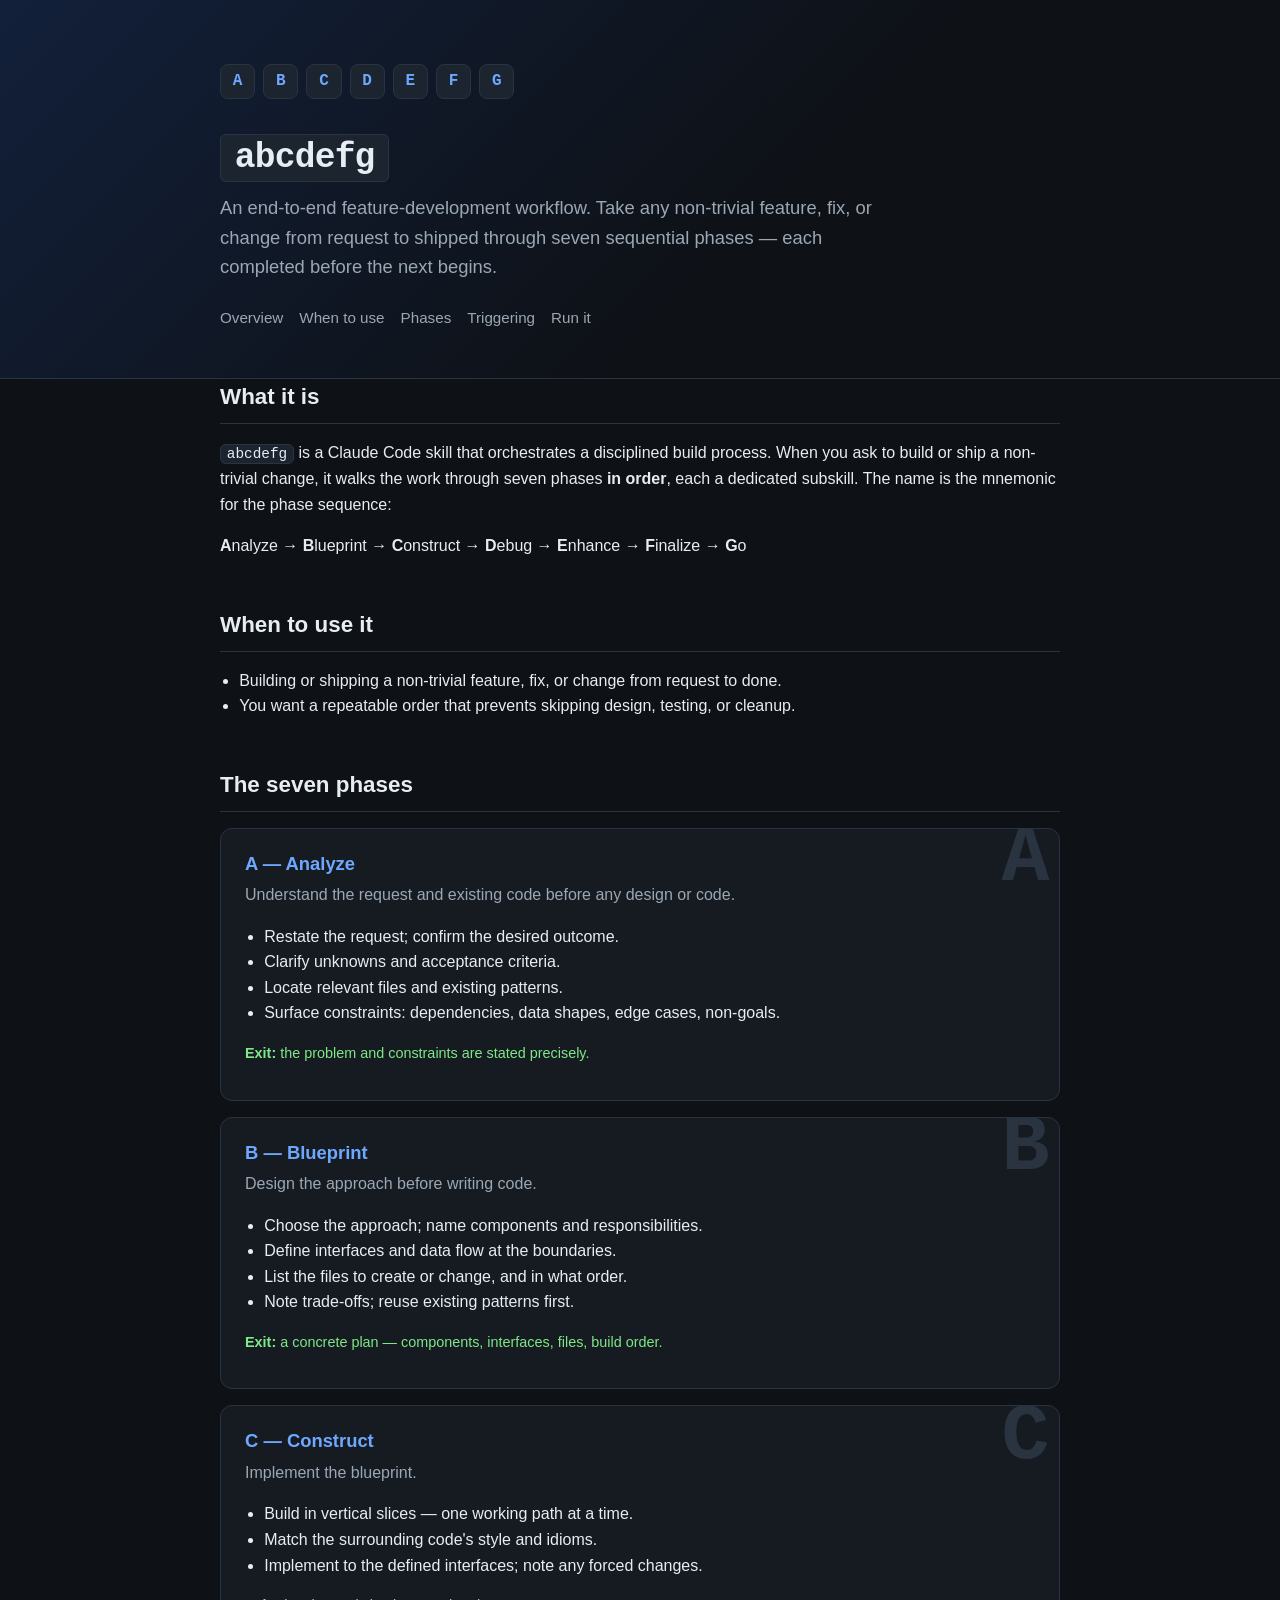
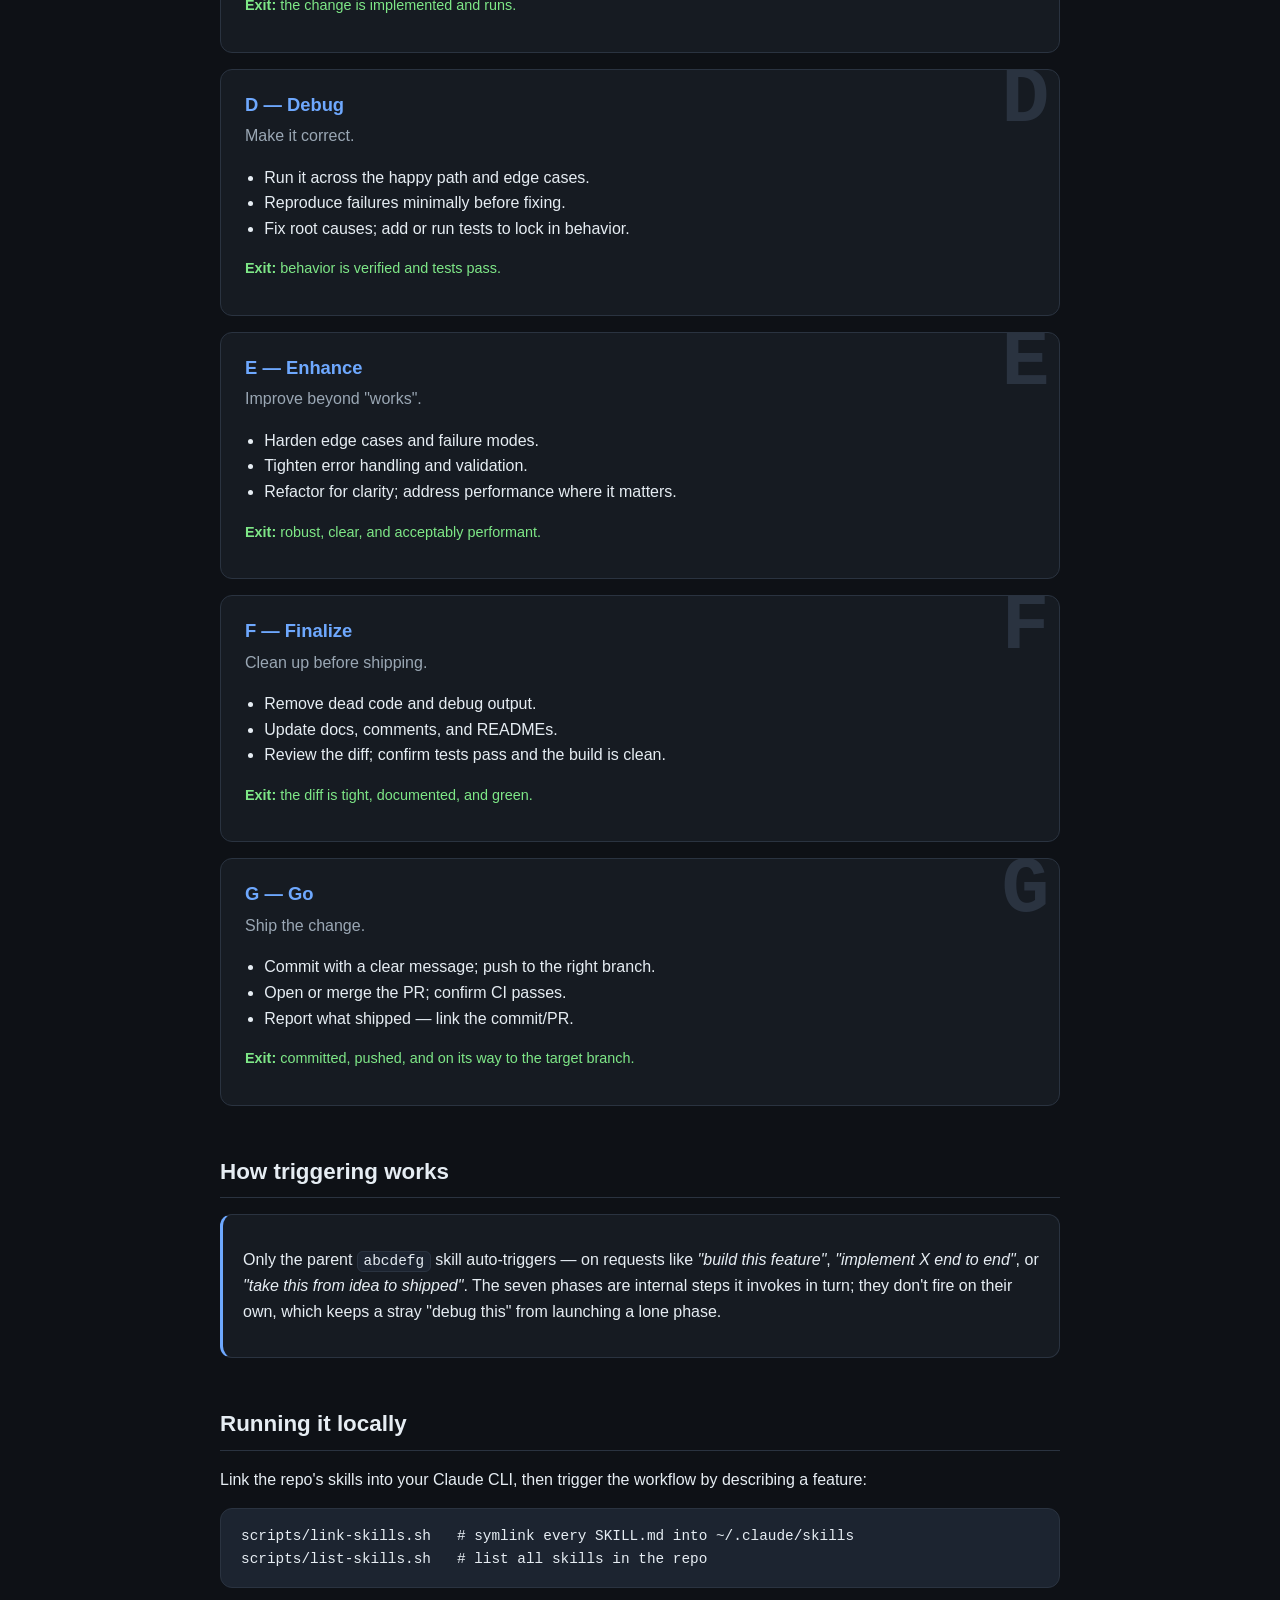
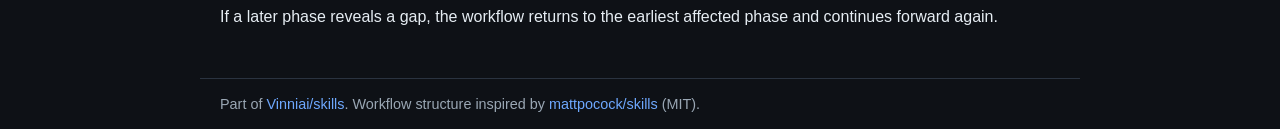
==== docs/abcdefg.html @ c9f71fd0 "Add HTML documentation page for the abcdefg workflow Self-contained docs/abcdefg.html documenting al" ====
<!DOCTYPE html>
<html lang="en">
<head>
  <meta charset="UTF-8" />
  <meta name="viewport" content="width=device-width, initial-scale=1.0" />
  <title>abcdefg — feature development workflow</title>
  <meta name="description" content="Documentation for the abcdefg skill: a sequential, seven-phase feature-development workflow (Analyze, Blueprint, Construct, Debug, Enhance, Finalize, Go)." />
  <style>
    :root {
      --bg: #0e1116;
      --surface: #161b22;
      --surface-2: #1c2430;
      --border: #2a3340;
      --text: #e6edf3;
      --muted: #9aa7b4;
      --accent: #6ea8fe;
      --accent-2: #7ee787;
      --max: 880px;
      --radius: 12px;
    }
    * { box-sizing: border-box; }
    html { scroll-behavior: smooth; }
    @media (prefers-reduced-motion: reduce) { html { scroll-behavior: auto; } }
    body {
      margin: 0;
      font-family: -apple-system, BlinkMacSystemFont, "Segoe UI", Roboto, Helvetica, Arial, sans-serif;
      background: var(--bg);
      color: var(--text);
      line-height: 1.6;
    }
    a { color: var(--accent); text-decoration: none; }
    a:hover { text-decoration: underline; }
    code {
      font-family: ui-monospace, SFMono-Regular, "SF Mono", Menlo, Consolas, monospace;
      background: var(--surface-2);
      border: 1px solid var(--border);
      border-radius: 6px;
      padding: 0.1em 0.4em;
      font-size: 0.9em;
    }
    .wrap { max-width: var(--max); margin: 0 auto; padding: 0 1.25rem; }

    header.hero {
      background: linear-gradient(135deg, #12203a 0%, #0e1116 60%);
      border-bottom: 1px solid var(--border);
      padding: 4rem 0 3rem;
    }
    .seq {
      display: flex;
      flex-wrap: wrap;
      gap: 0.5rem;
      margin-bottom: 1.5rem;
    }
    .seq span {
      width: 2.2rem; height: 2.2rem;
      display: grid; place-items: center;
      border-radius: 8px;
      background: var(--surface-2);
      border: 1px solid var(--border);
      font-weight: 700;
      color: var(--accent);
      font-family: ui-monospace, monospace;
    }
    h1 { font-size: 2.4rem; margin: 0 0 0.5rem; letter-spacing: -0.02em; }
    .tagline { color: var(--muted); font-size: 1.15rem; margin: 0; max-width: 42rem; }
    .navlinks { display: flex; flex-wrap: wrap; gap: 1rem; margin-top: 1.5rem; font-size: 0.95rem; }
    .navlinks a { color: var(--muted); }
    .navlinks a:hover { color: var(--accent); }

    main { padding: 3rem 0; }
    section { margin-bottom: 3rem; }
    h2 {
      font-size: 1.4rem;
      margin: 0 0 1rem;
      padding-bottom: 0.5rem;
      border-bottom: 1px solid var(--border);
    }
    ul { padding-left: 1.2rem; }

    .phases { display: grid; gap: 1rem; }
    .phase {
      background: var(--surface);
      border: 1px solid var(--border);
      border-radius: var(--radius);
      padding: 1.25rem 1.5rem;
      position: relative;
      overflow: hidden;
    }
    .phase::before {
      content: attr(data-letter);
      position: absolute;
      top: -0.6rem; right: 0.6rem;
      font-size: 5rem;
      font-weight: 800;
      color: var(--border);
      font-family: ui-monospace, monospace;
      line-height: 1;
      pointer-events: none;
    }
    .phase h3 { margin: 0 0 0.25rem; font-size: 1.15rem; }
    .phase h3 .name { color: var(--accent); }
    .phase .lead { color: var(--muted); margin: 0 0 0.75rem; }
    .phase .exit {
      margin-top: 0.75rem;
      font-size: 0.9rem;
      color: var(--accent-2);
    }
    .phase .exit strong { color: var(--accent-2); }

    .callout {
      background: var(--surface);
      border: 1px solid var(--border);
      border-left: 3px solid var(--accent);
      border-radius: var(--radius);
      padding: 1rem 1.25rem;
    }
    pre {
      background: var(--surface-2);
      border: 1px solid var(--border);
      border-radius: var(--radius);
      padding: 1rem 1.25rem;
      overflow-x: auto;
    }
    pre code { background: none; border: none; padding: 0; }

    footer {
      border-top: 1px solid var(--border);
      padding: 2rem 0;
      color: var(--muted);
      font-size: 0.9rem;
    }
    @media (max-width: 600px) {
      h1 { font-size: 1.9rem; }
      header.hero { padding: 2.5rem 0 2rem; }
    }
  </style>
</head>
<body>
  <header class="hero">
    <div class="wrap">
      <div class="seq" aria-hidden="true">
        <span>A</span><span>B</span><span>C</span><span>D</span><span>E</span><span>F</span><span>G</span>
      </div>
      <h1><code>abcdefg</code></h1>
      <p class="tagline">An end-to-end feature-development workflow. Take any non-trivial feature, fix, or change from request to shipped through seven sequential phases — each completed before the next begins.</p>
      <nav class="navlinks" aria-label="Page sections">
        <a href="#overview">Overview</a>
        <a href="#when">When to use</a>
        <a href="#phases">Phases</a>
        <a href="#triggering">Triggering</a>
        <a href="#run">Run it</a>
      </nav>
    </div>
  </header>

  <main class="wrap">
    <section id="overview">
      <h2>What it is</h2>
      <p><code>abcdefg</code> is a Claude Code skill that orchestrates a disciplined build process. When you ask to build or ship a non-trivial change, it walks the work through seven phases <strong>in order</strong>, each a dedicated subskill. The name is the mnemonic for the phase sequence:</p>
      <p><strong>A</strong>nalyze → <strong>B</strong>lueprint → <strong>C</strong>onstruct → <strong>D</strong>ebug → <strong>E</strong>nhance → <strong>F</strong>inalize → <strong>G</strong>o</p>
    </section>

    <section id="when">
      <h2>When to use it</h2>
      <ul>
        <li>Building or shipping a non-trivial feature, fix, or change from request to done.</li>
        <li>You want a repeatable order that prevents skipping design, testing, or cleanup.</li>
      </ul>
    </section>

    <section id="phases">
      <h2>The seven phases</h2>
      <div class="phases">
        <article class="phase" data-letter="A">
          <h3><span class="name">A — Analyze</span></h3>
          <p class="lead">Understand the request and existing code before any design or code.</p>
          <ul>
            <li>Restate the request; confirm the desired outcome.</li>
            <li>Clarify unknowns and acceptance criteria.</li>
            <li>Locate relevant files and existing patterns.</li>
            <li>Surface constraints: dependencies, data shapes, edge cases, non-goals.</li>
          </ul>
          <p class="exit"><strong>Exit:</strong> the problem and constraints are stated precisely.</p>
        </article>

        <article class="phase" data-letter="B">
          <h3><span class="name">B — Blueprint</span></h3>
          <p class="lead">Design the approach before writing code.</p>
          <ul>
            <li>Choose the approach; name components and responsibilities.</li>
            <li>Define interfaces and data flow at the boundaries.</li>
            <li>List the files to create or change, and in what order.</li>
            <li>Note trade-offs; reuse existing patterns first.</li>
          </ul>
          <p class="exit"><strong>Exit:</strong> a concrete plan — components, interfaces, files, build order.</p>
        </article>

        <article class="phase" data-letter="C">
          <h3><span class="name">C — Construct</span></h3>
          <p class="lead">Implement the blueprint.</p>
          <ul>
            <li>Build in vertical slices — one working path at a time.</li>
            <li>Match the surrounding code's style and idioms.</li>
            <li>Implement to the defined interfaces; note any forced changes.</li>
          </ul>
          <p class="exit"><strong>Exit:</strong> the change is implemented and runs.</p>
        </article>

        <article class="phase" data-letter="D">
          <h3><span class="name">D — Debug</span></h3>
          <p class="lead">Make it correct.</p>
          <ul>
            <li>Run it across the happy path and edge cases.</li>
            <li>Reproduce failures minimally before fixing.</li>
            <li>Fix root causes; add or run tests to lock in behavior.</li>
          </ul>
          <p class="exit"><strong>Exit:</strong> behavior is verified and tests pass.</p>
        </article>

        <article class="phase" data-letter="E">
          <h3><span class="name">E — Enhance</span></h3>
          <p class="lead">Improve beyond "works".</p>
          <ul>
            <li>Harden edge cases and failure modes.</li>
            <li>Tighten error handling and validation.</li>
            <li>Refactor for clarity; address performance where it matters.</li>
          </ul>
          <p class="exit"><strong>Exit:</strong> robust, clear, and acceptably performant.</p>
        </article>

        <article class="phase" data-letter="F">
          <h3><span class="name">F — Finalize</span></h3>
          <p class="lead">Clean up before shipping.</p>
          <ul>
            <li>Remove dead code and debug output.</li>
            <li>Update docs, comments, and READMEs.</li>
            <li>Review the diff; confirm tests pass and the build is clean.</li>
          </ul>
          <p class="exit"><strong>Exit:</strong> the diff is tight, documented, and green.</p>
        </article>

        <article class="phase" data-letter="G">
          <h3><span class="name">G — Go</span></h3>
          <p class="lead">Ship the change.</p>
          <ul>
            <li>Commit with a clear message; push to the right branch.</li>
            <li>Open or merge the PR; confirm CI passes.</li>
            <li>Report what shipped — link the commit/PR.</li>
          </ul>
          <p class="exit"><strong>Exit:</strong> committed, pushed, and on its way to the target branch.</p>
        </article>
      </div>
    </section>

    <section id="triggering">
      <h2>How triggering works</h2>
      <div class="callout">
        <p>Only the parent <code>abcdefg</code> skill auto-triggers — on requests like <em>"build this feature"</em>, <em>"implement X end to end"</em>, or <em>"take this from idea to shipped"</em>. The seven phases are internal steps it invokes in turn; they don't fire on their own, which keeps a stray "debug this" from launching a lone phase.</p>
      </div>
    </section>

    <section id="run">
      <h2>Running it locally</h2>
      <p>Link the repo's skills into your Claude CLI, then trigger the workflow by describing a feature:</p>
      <pre><code>scripts/link-skills.sh   # symlink every SKILL.md into ~/.claude/skills
scripts/list-skills.sh   # list all skills in the repo</code></pre>
      <p>If a later phase reveals a gap, the workflow returns to the earliest affected phase and continues forward again.</p>
    </section>
  </main>

  <footer class="wrap">
    <p>Part of <a href="https://github.com/Vinniai/skills">Vinniai/skills</a>. Workflow structure inspired by <a href="https://github.com/mattpocock/skills">mattpocock/skills</a> (MIT).</p>
  </footer>
</body>
</html>
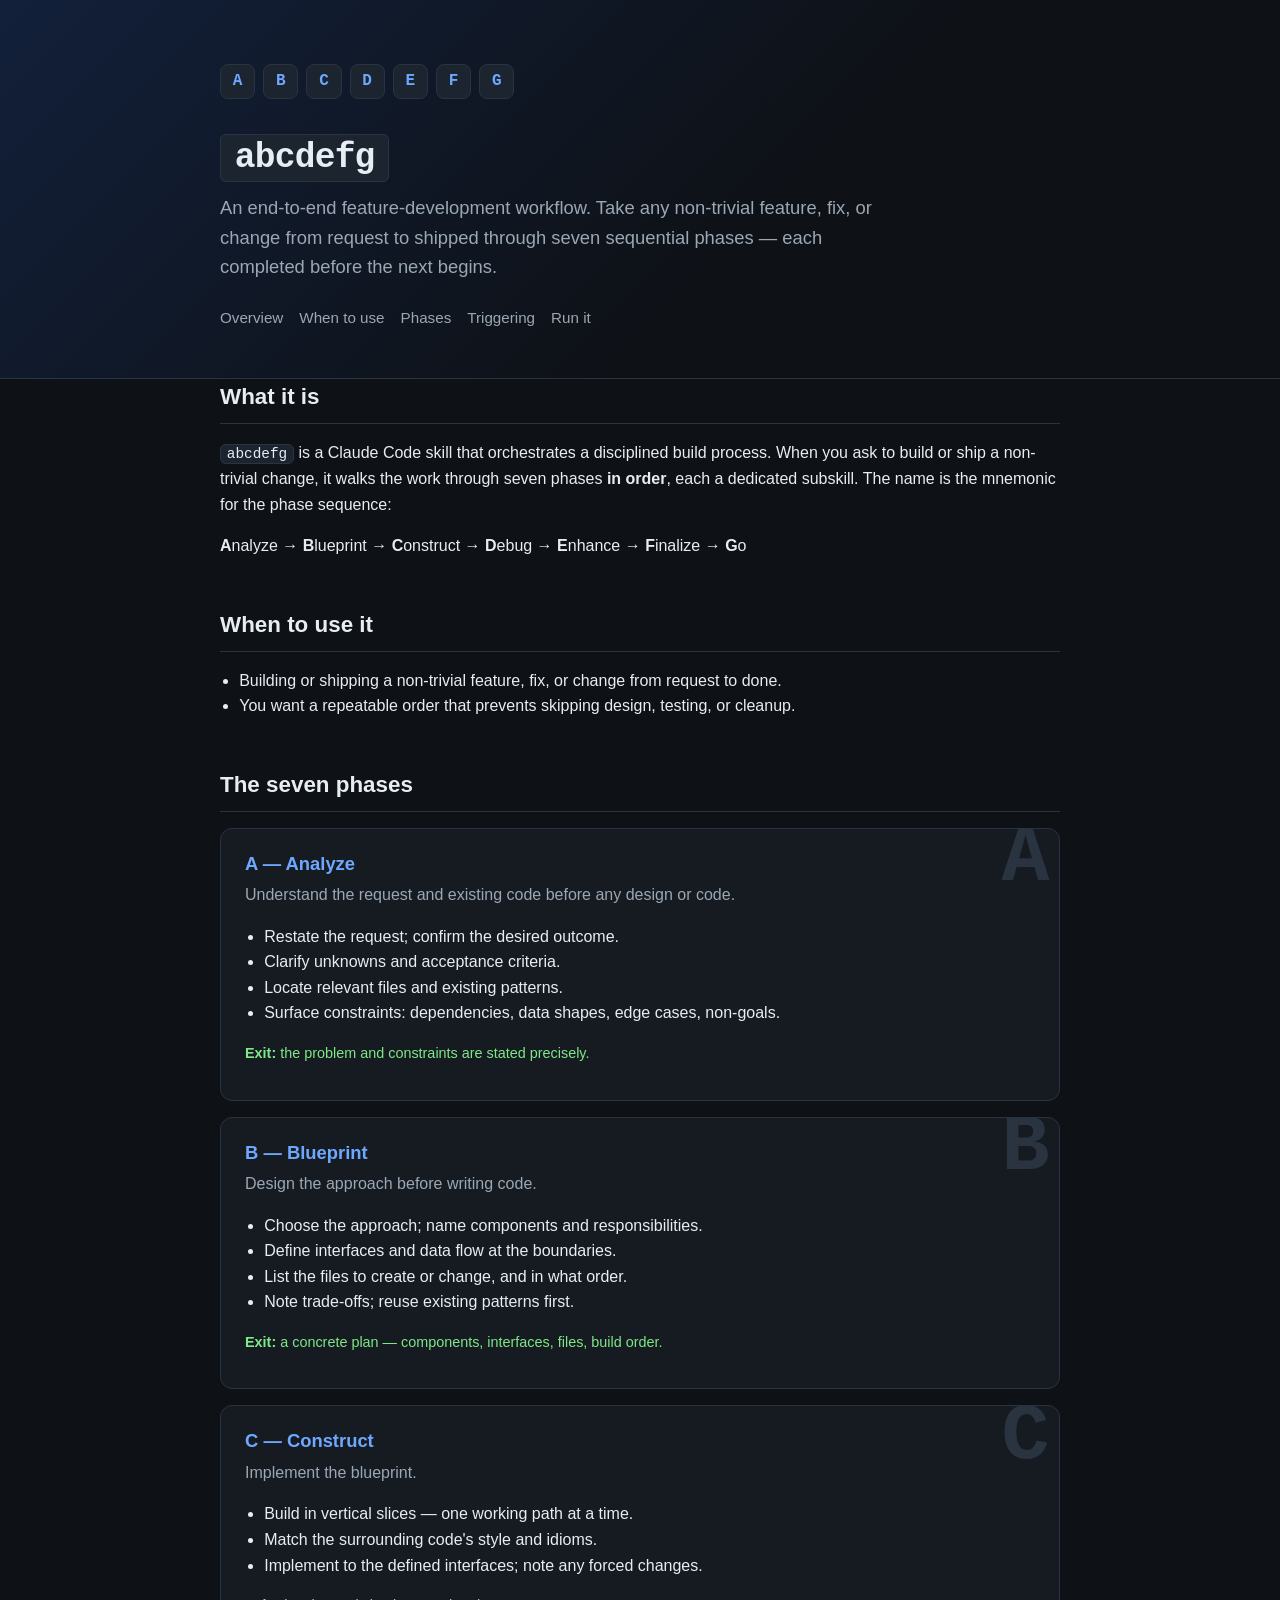
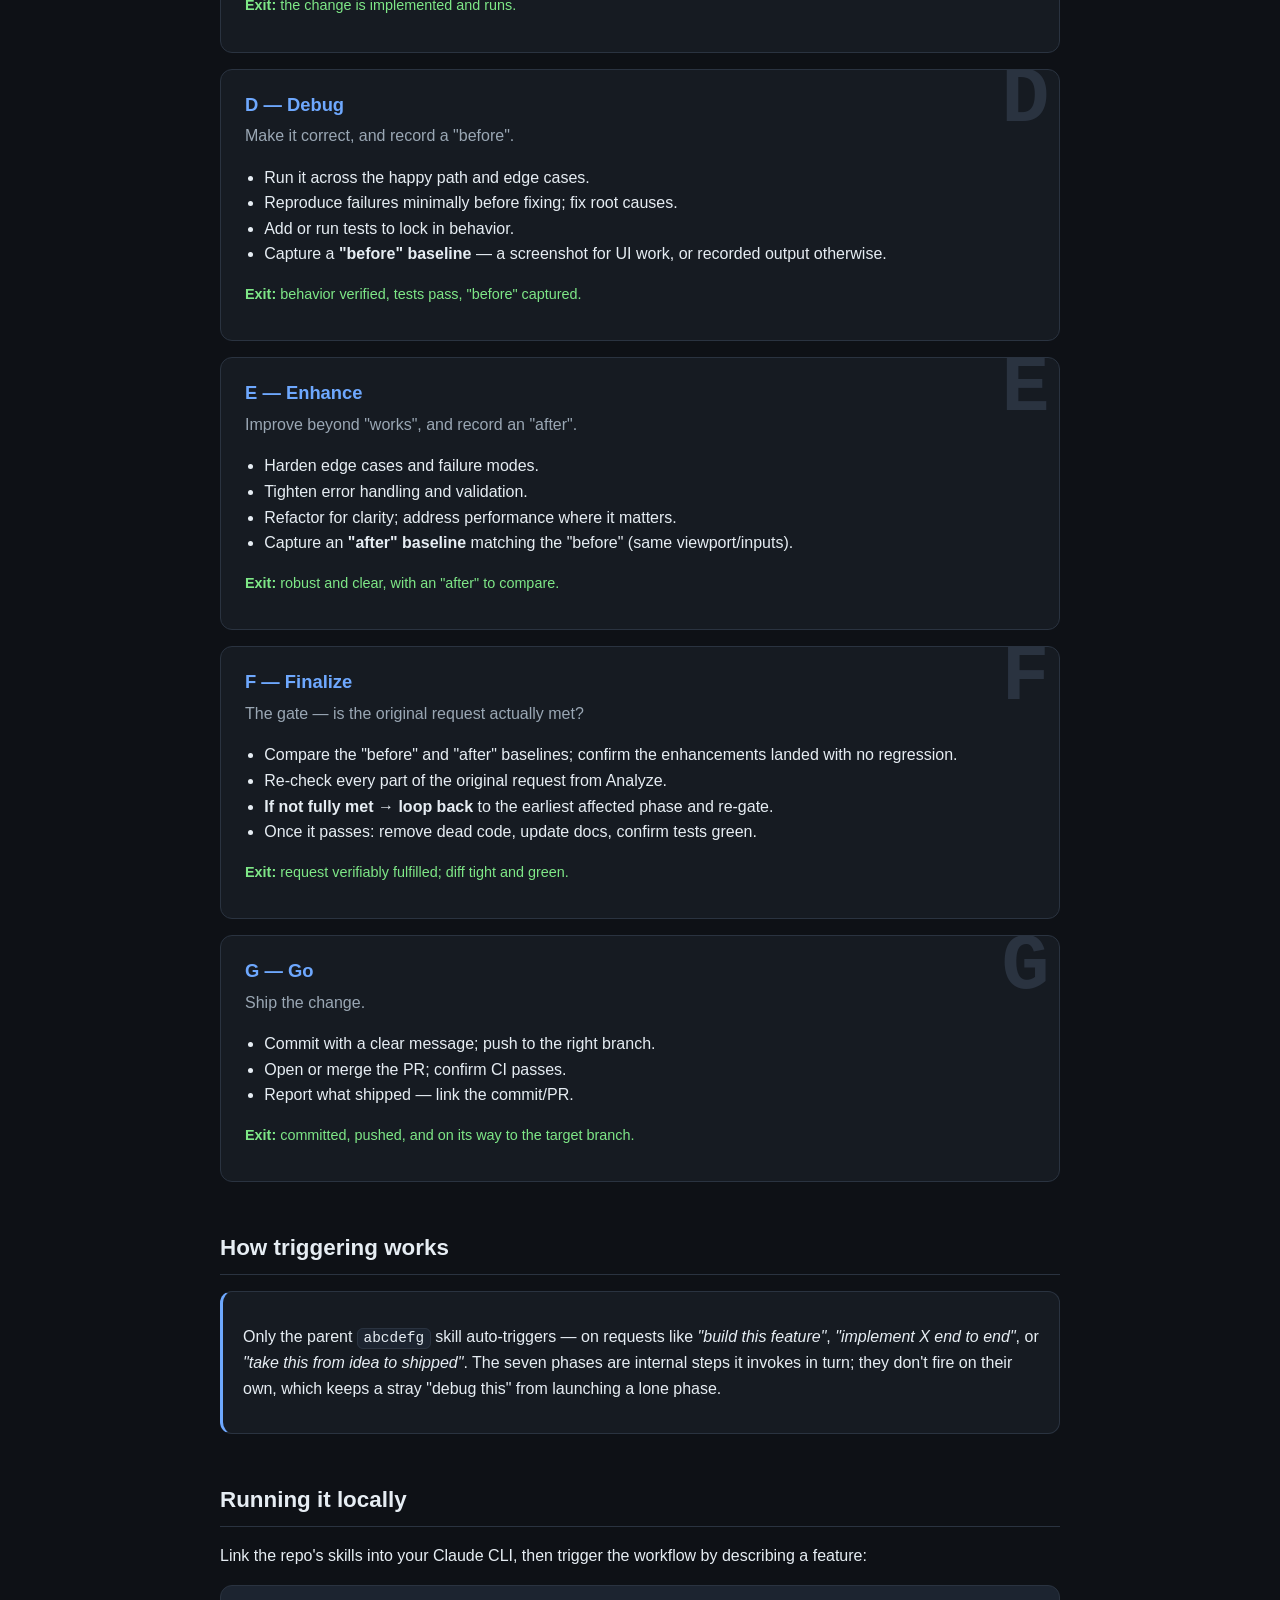
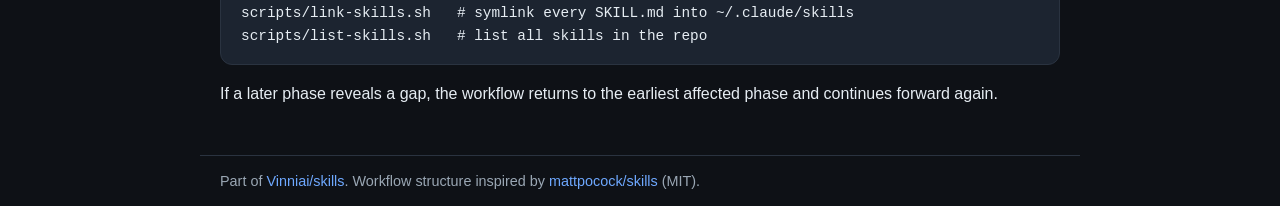
==== commit 6a64ef3b: "Make Finalize a verification gate with before/after baselines - D (Debug): capture a 'before' baseli" ====
--- a/docs/abcdefg.html
+++ b/docs/abcdefg.html
@@ -208,35 +208,38 @@
 
         <article class="phase" data-letter="D">
           <h3><span class="name">D — Debug</span></h3>
-          <p class="lead">Make it correct.</p>
+          <p class="lead">Make it correct, and record a "before".</p>
           <ul>
             <li>Run it across the happy path and edge cases.</li>
-            <li>Reproduce failures minimally before fixing.</li>
-            <li>Fix root causes; add or run tests to lock in behavior.</li>
-          </ul>
-          <p class="exit"><strong>Exit:</strong> behavior is verified and tests pass.</p>
+            <li>Reproduce failures minimally before fixing; fix root causes.</li>
+            <li>Add or run tests to lock in behavior.</li>
+            <li>Capture a <strong>"before" baseline</strong> — a screenshot for UI work, or recorded output otherwise.</li>
+          </ul>
+          <p class="exit"><strong>Exit:</strong> behavior verified, tests pass, "before" captured.</p>
         </article>
 
         <article class="phase" data-letter="E">
           <h3><span class="name">E — Enhance</span></h3>
-          <p class="lead">Improve beyond "works".</p>
+          <p class="lead">Improve beyond "works", and record an "after".</p>
           <ul>
             <li>Harden edge cases and failure modes.</li>
             <li>Tighten error handling and validation.</li>
             <li>Refactor for clarity; address performance where it matters.</li>
-          </ul>
-          <p class="exit"><strong>Exit:</strong> robust, clear, and acceptably performant.</p>
+            <li>Capture an <strong>"after" baseline</strong> matching the "before" (same viewport/inputs).</li>
+          </ul>
+          <p class="exit"><strong>Exit:</strong> robust and clear, with an "after" to compare.</p>
         </article>
 
         <article class="phase" data-letter="F">
           <h3><span class="name">F — Finalize</span></h3>
-          <p class="lead">Clean up before shipping.</p>
-          <ul>
-            <li>Remove dead code and debug output.</li>
-            <li>Update docs, comments, and READMEs.</li>
-            <li>Review the diff; confirm tests pass and the build is clean.</li>
-          </ul>
-          <p class="exit"><strong>Exit:</strong> the diff is tight, documented, and green.</p>
+          <p class="lead">The gate — is the original request actually met?</p>
+          <ul>
+            <li>Compare the "before" and "after" baselines; confirm the enhancements landed with no regression.</li>
+            <li>Re-check every part of the original request from Analyze.</li>
+            <li><strong>If not fully met → loop back</strong> to the earliest affected phase and re-gate.</li>
+            <li>Once it passes: remove dead code, update docs, confirm tests green.</li>
+          </ul>
+          <p class="exit"><strong>Exit:</strong> request verifiably fulfilled; diff tight and green.</p>
         </article>
 
         <article class="phase" data-letter="G">
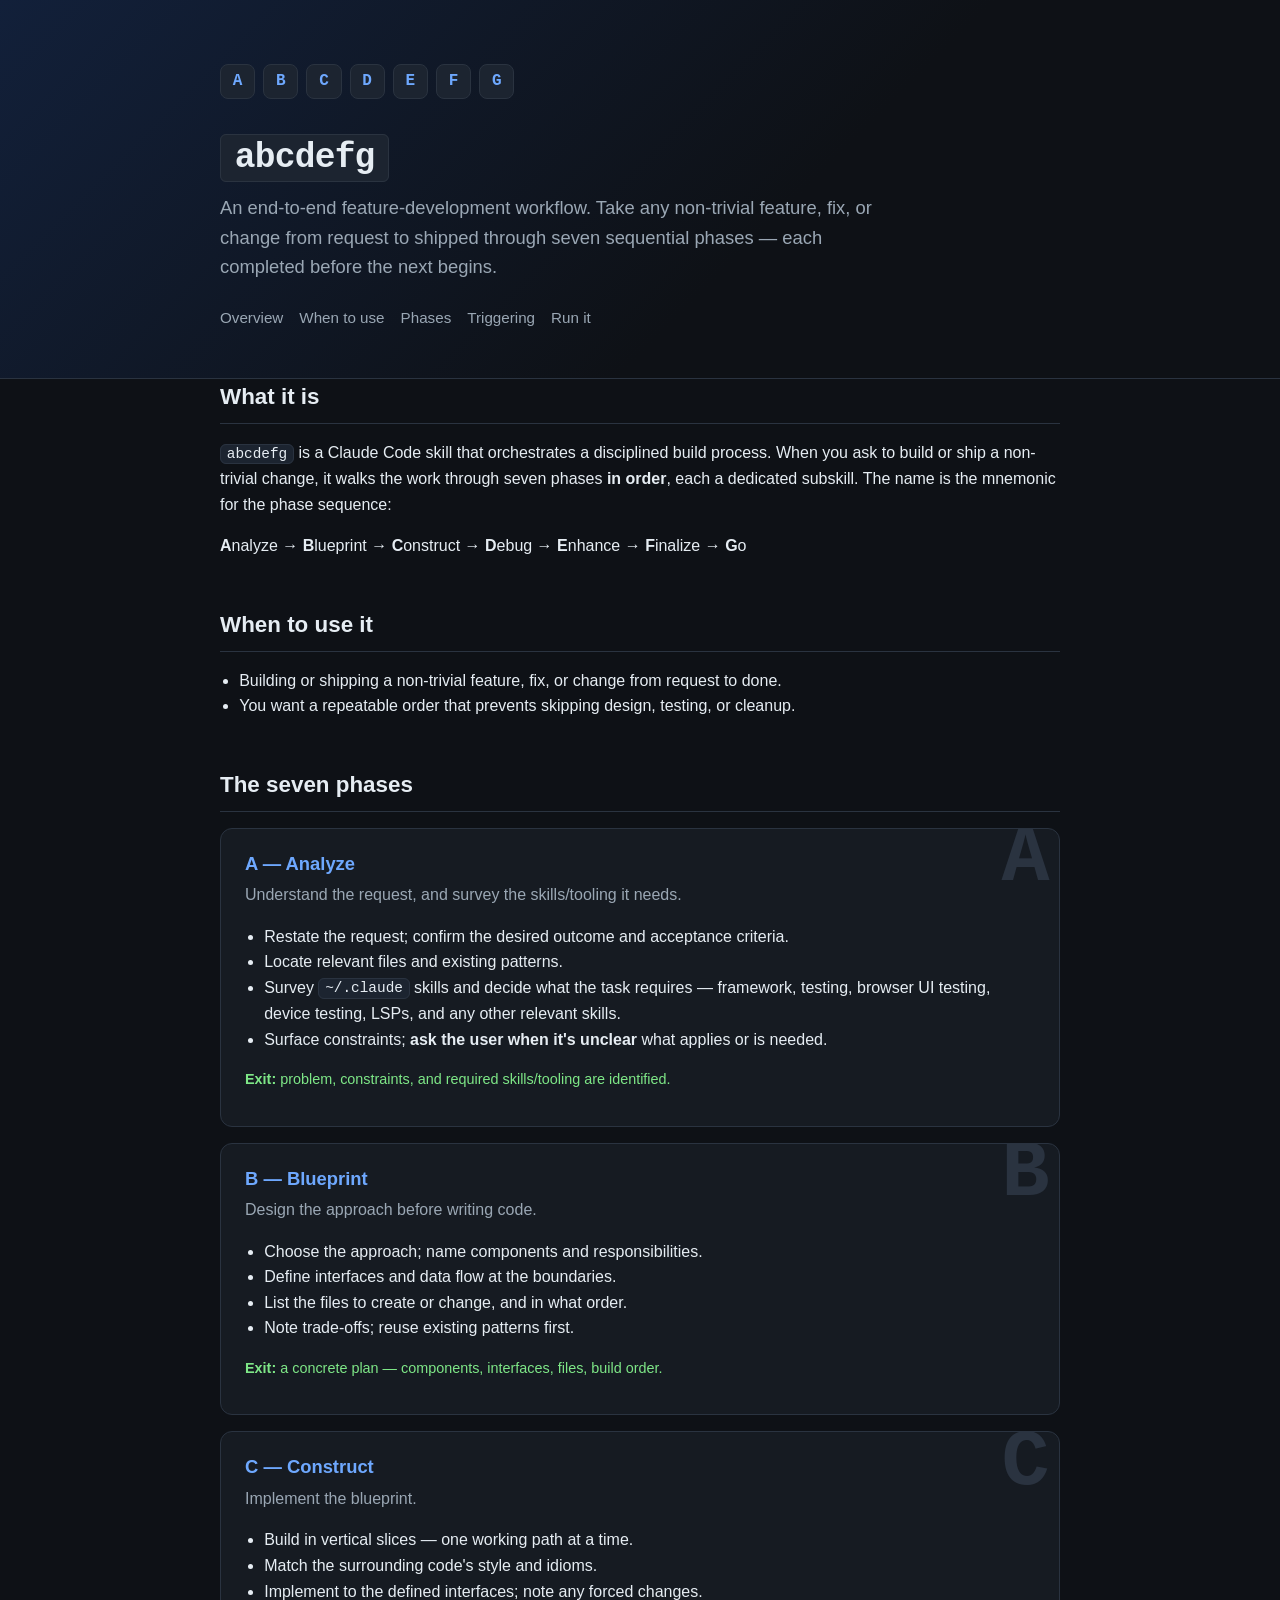
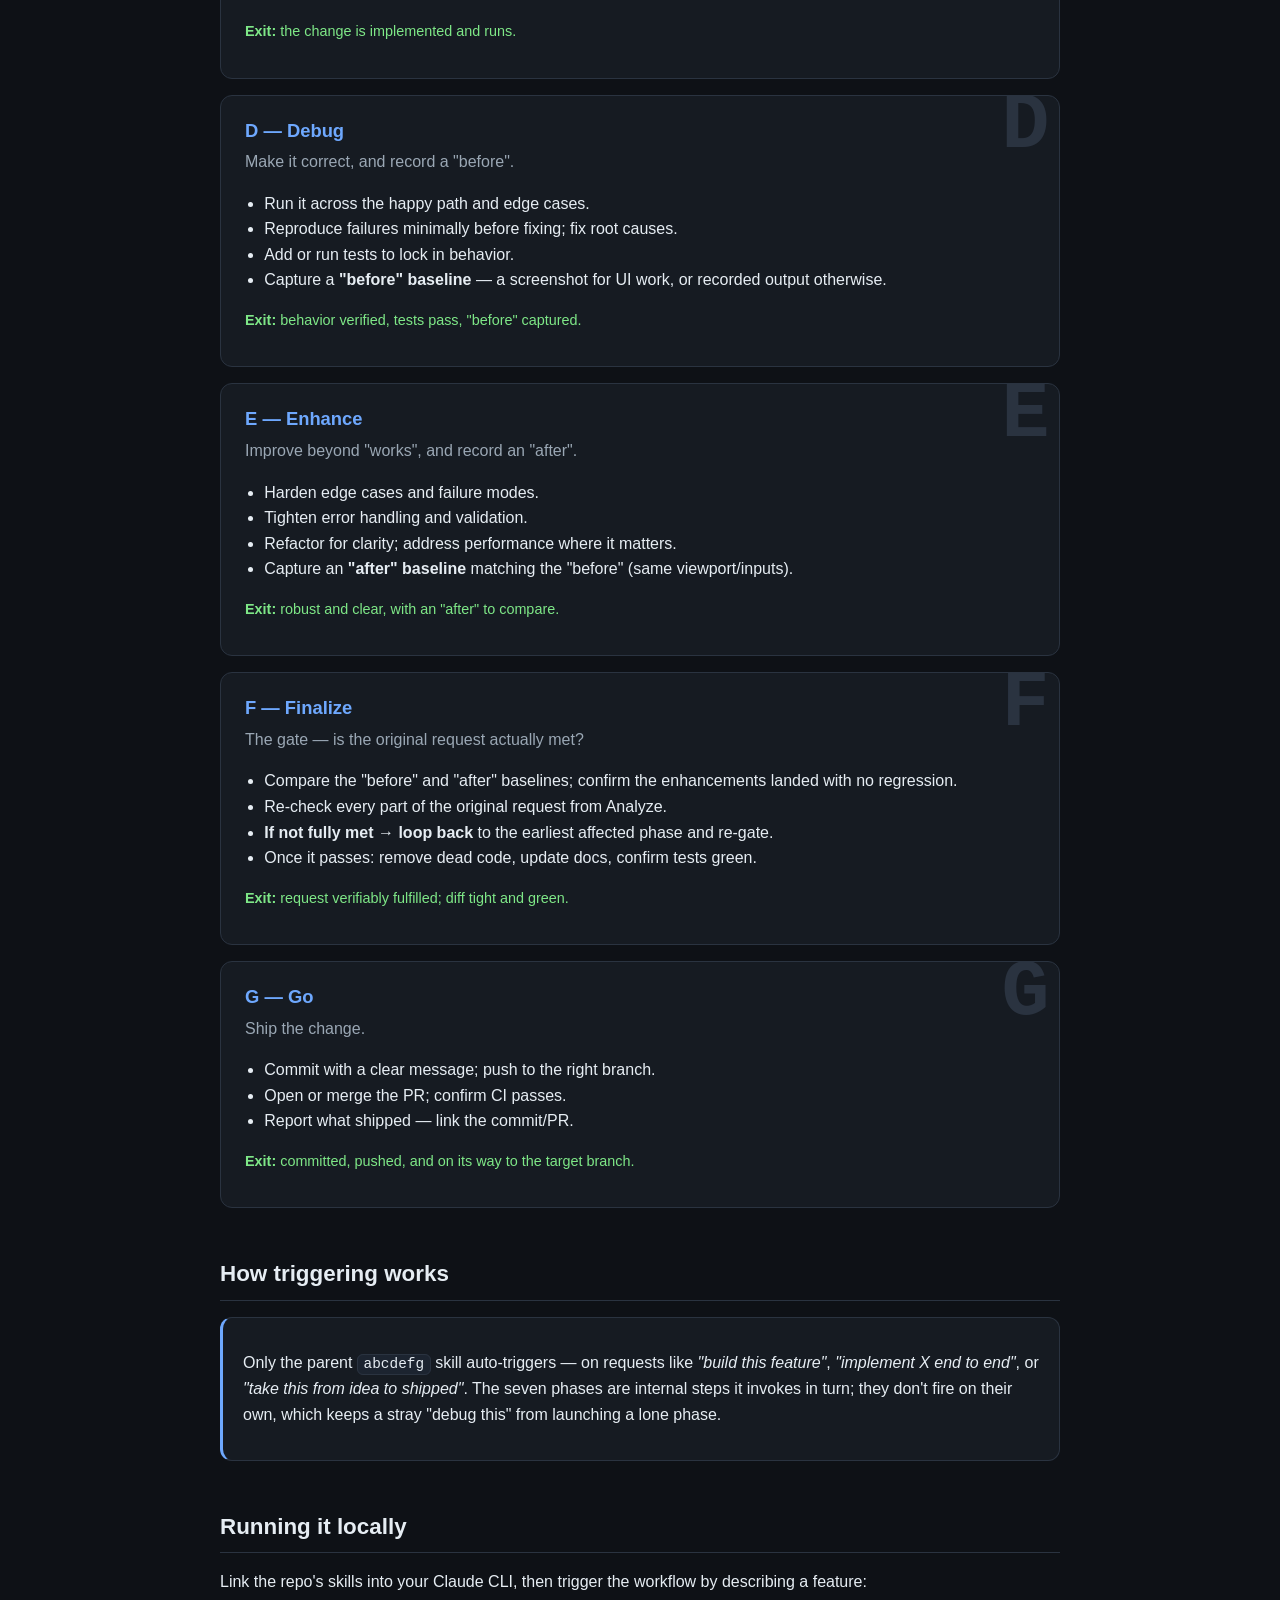
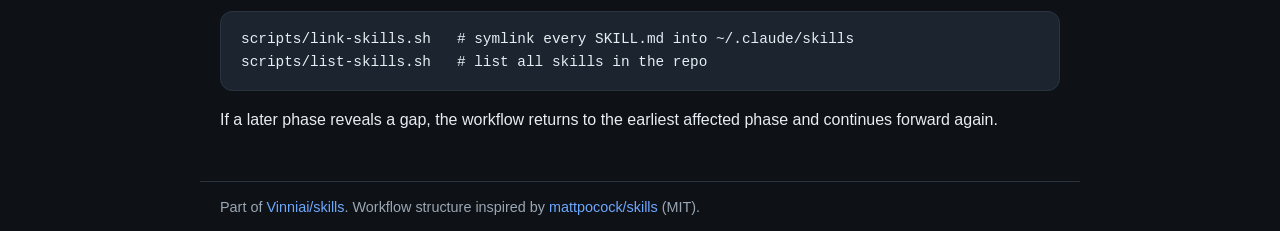
==== commit ac849b69: "Analyze: survey available skills and required tooling up front Phase A now checks ~/.claude skills a" ====
--- a/docs/abcdefg.html
+++ b/docs/abcdefg.html
@@ -173,14 +173,14 @@
       <div class="phases">
         <article class="phase" data-letter="A">
           <h3><span class="name">A — Analyze</span></h3>
-          <p class="lead">Understand the request and existing code before any design or code.</p>
-          <ul>
-            <li>Restate the request; confirm the desired outcome.</li>
-            <li>Clarify unknowns and acceptance criteria.</li>
+          <p class="lead">Understand the request, and survey the skills/tooling it needs.</p>
+          <ul>
+            <li>Restate the request; confirm the desired outcome and acceptance criteria.</li>
             <li>Locate relevant files and existing patterns.</li>
-            <li>Surface constraints: dependencies, data shapes, edge cases, non-goals.</li>
-          </ul>
-          <p class="exit"><strong>Exit:</strong> the problem and constraints are stated precisely.</p>
+            <li>Survey <code>~/.claude</code> skills and decide what the task requires — framework, testing, browser UI testing, device testing, LSPs, and any other relevant skills.</li>
+            <li>Surface constraints; <strong>ask the user when it's unclear</strong> what applies or is needed.</li>
+          </ul>
+          <p class="exit"><strong>Exit:</strong> problem, constraints, and required skills/tooling are identified.</p>
         </article>
 
         <article class="phase" data-letter="B">
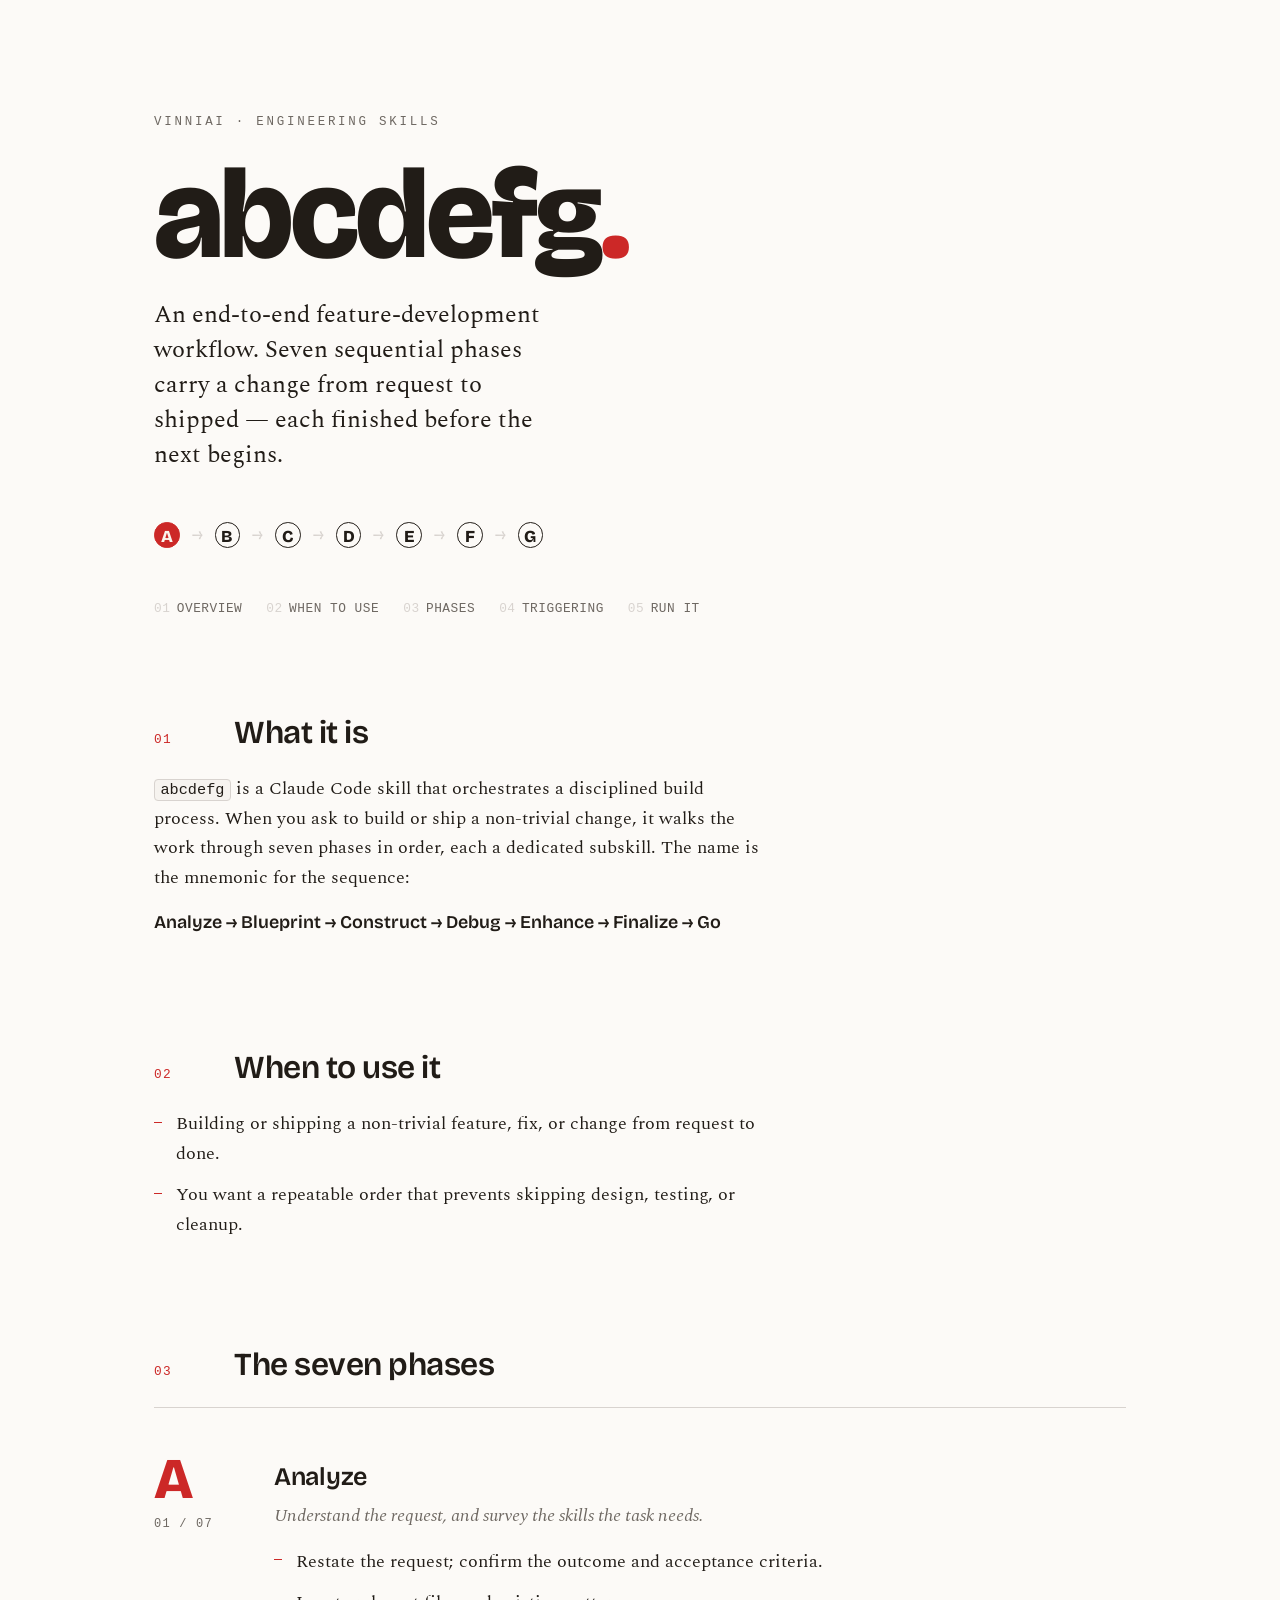
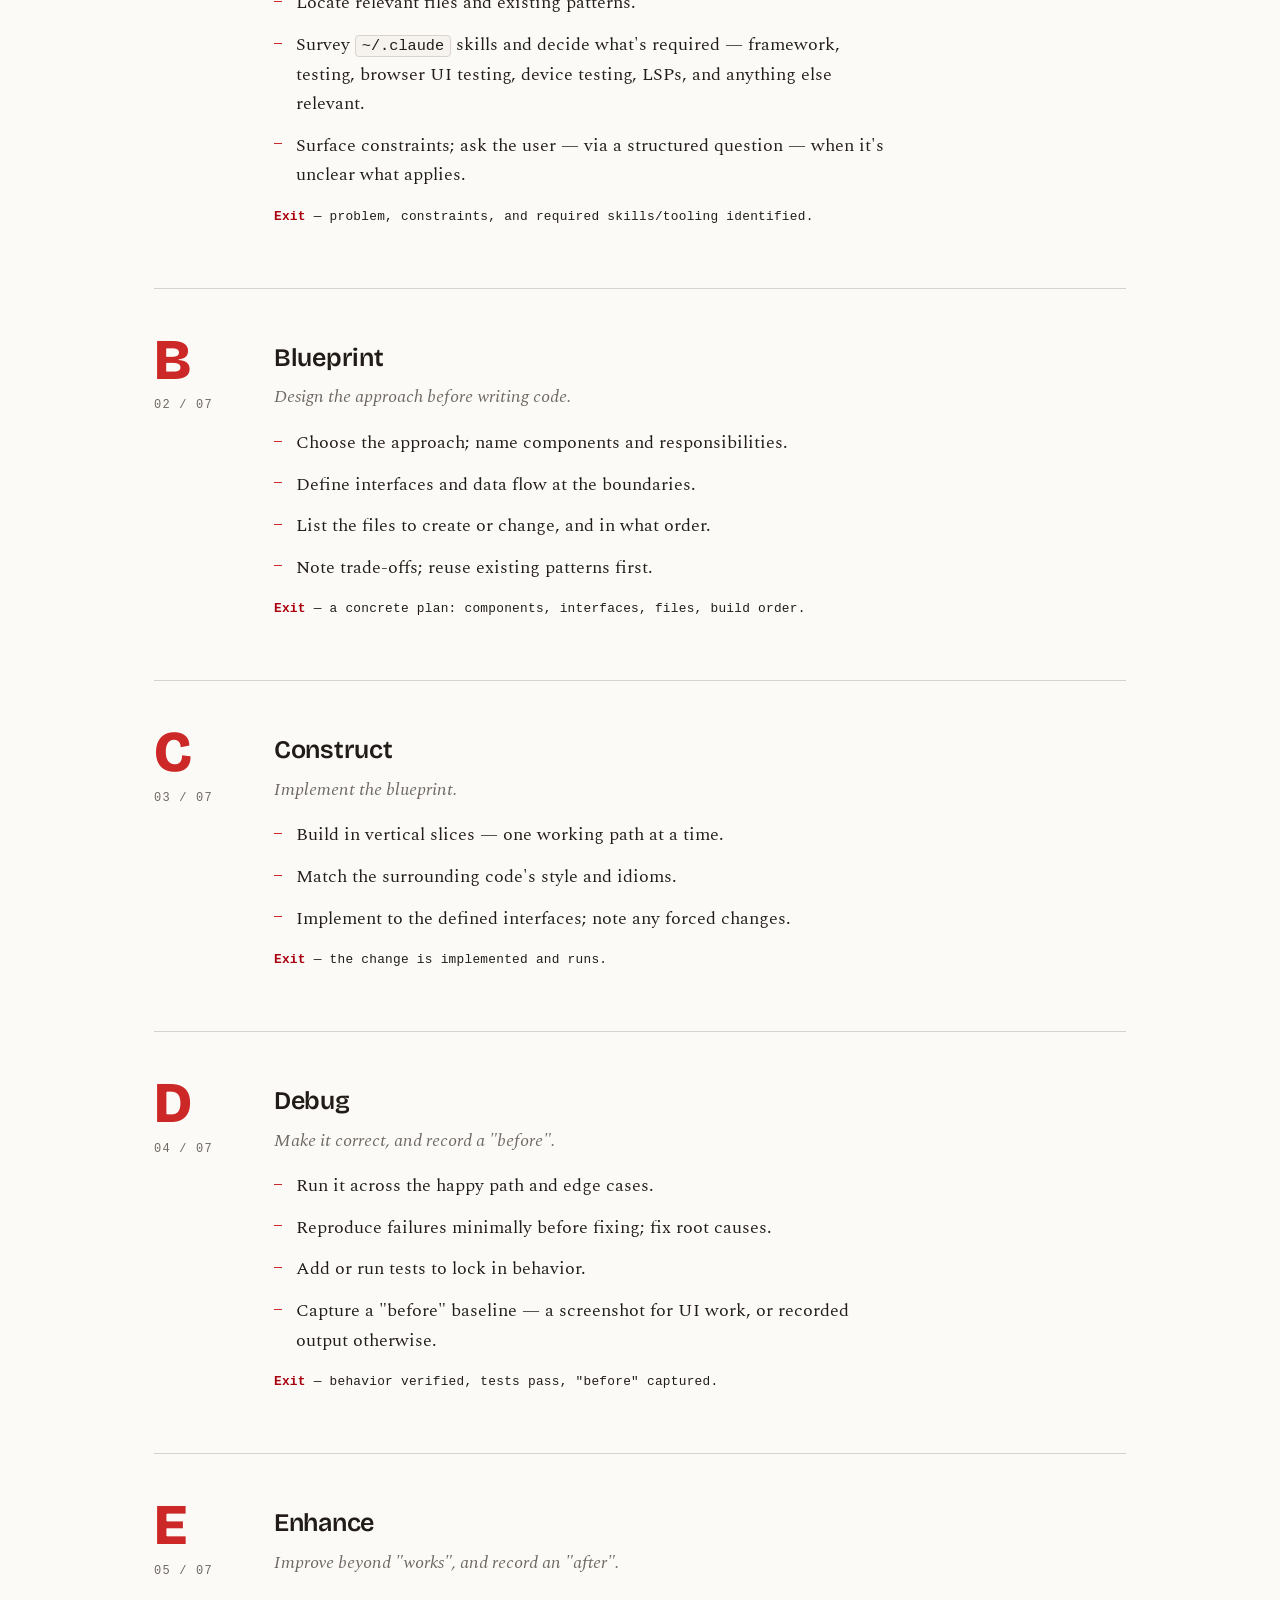
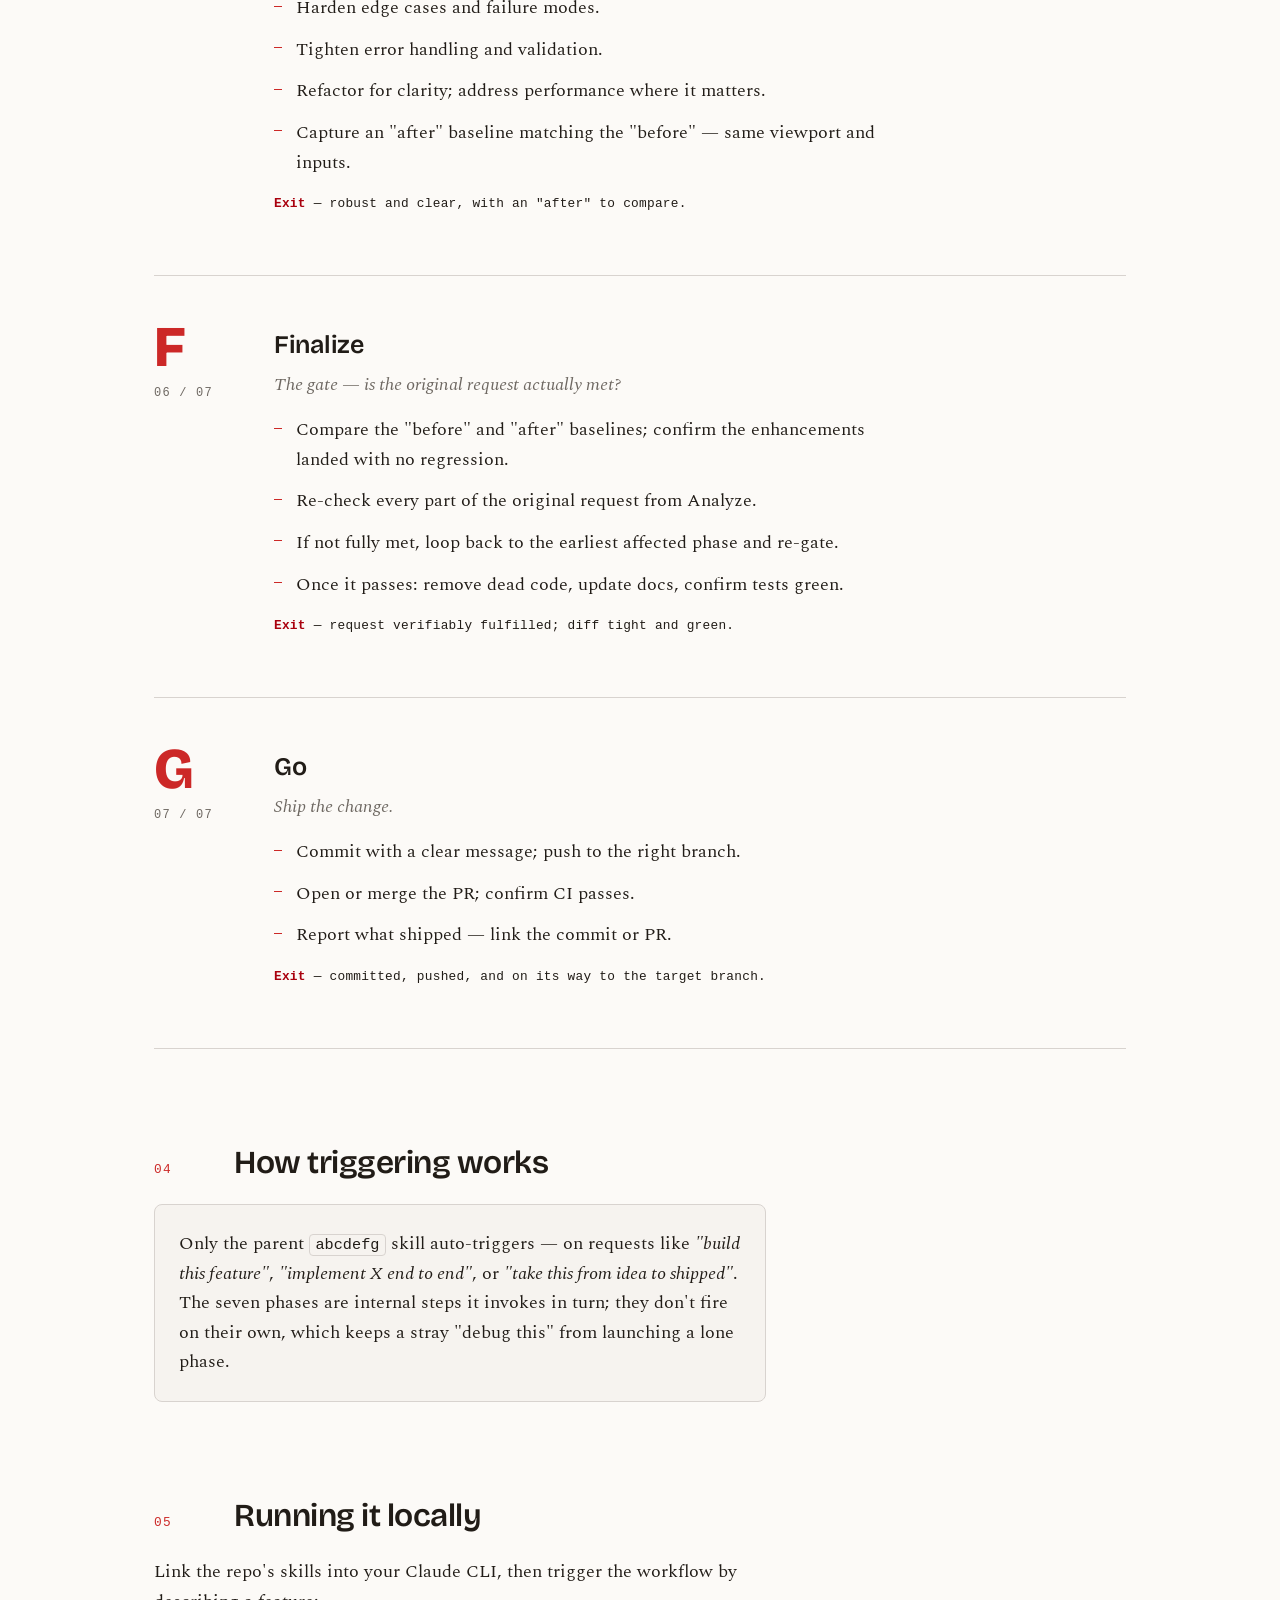
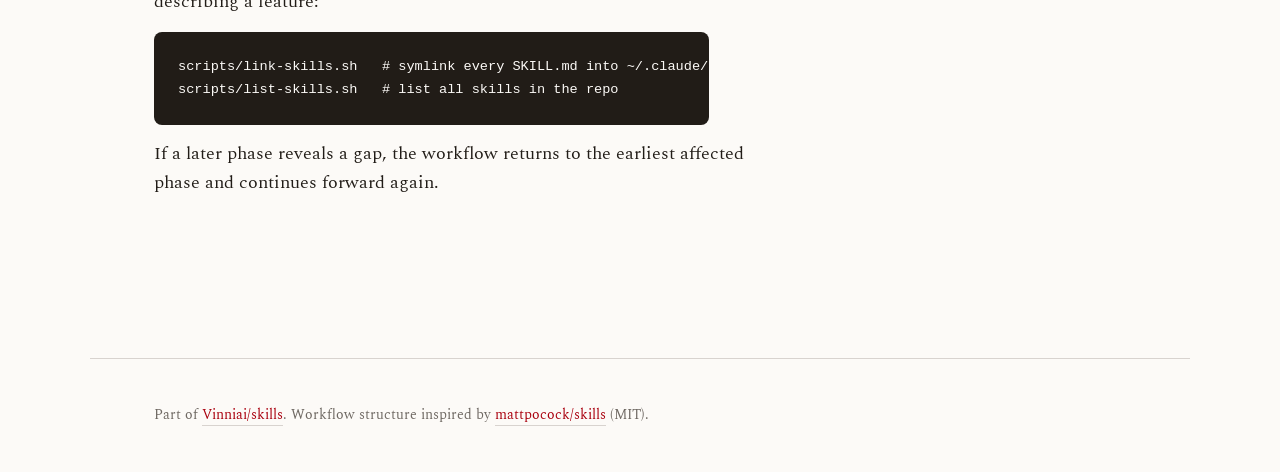
==== commit 7e97250a: "Redesign abcdefg docs page with impeccable Swiss-editorial aesthetic Rebuild docs/abcdefg.html from " ====
--- a/docs/abcdefg.html
+++ b/docs/abcdefg.html
@@ -5,269 +5,399 @@
   <meta name="viewport" content="width=device-width, initial-scale=1.0" />
   <title>abcdefg — feature development workflow</title>
   <meta name="description" content="Documentation for the abcdefg skill: a sequential, seven-phase feature-development workflow (Analyze, Blueprint, Construct, Debug, Enhance, Finalize, Go)." />
+  <link rel="preconnect" href="https://fonts.googleapis.com" />
+  <link rel="preconnect" href="https://fonts.gstatic.com" crossorigin />
+  <link href="https://fonts.googleapis.com/css2?family=Bricolage+Grotesque:opsz,wght@12..96,400;12..96,600;12..96,800&family=Spectral:ital,wght@0,400;0,500;1,400&display=swap" rel="stylesheet" />
   <style>
     :root {
-      --bg: #0e1116;
-      --surface: #161b22;
-      --surface-2: #1c2430;
-      --border: #2a3340;
-      --text: #e6edf3;
-      --muted: #9aa7b4;
-      --accent: #6ea8fe;
-      --accent-2: #7ee787;
-      --max: 880px;
-      --radius: 12px;
-    }
+      /* warm-tinted paper palette (OKLCH) */
+      --paper:    oklch(0.985 0.004 70);
+      --paper-2:  oklch(0.965 0.006 70);
+      --ink:      oklch(0.23 0.012 70);
+      --muted:    oklch(0.52 0.012 70);
+      --hair:     oklch(0.87 0.008 70);
+      --accent:   oklch(0.55 0.20 27);   /* restrained vermilion */
+      --accent-ink: oklch(0.46 0.19 27);
+      --on-accent: oklch(0.97 0.012 70); /* paper-tinted, never pure #fff */
+
+      --font-display: "Bricolage Grotesque", "Helvetica Neue", Arial, sans-serif;
+      --font-body: "Spectral", Georgia, "Times New Roman", serif;
+      --font-mono: ui-monospace, SFMono-Regular, "SF Mono", Menlo, monospace;
+
+      /* 4pt spacing scale */
+      --space-xs: 0.5rem;
+      --space-sm: 0.75rem;
+      --space-md: 1rem;
+      --space-lg: 1.5rem;
+      --space-xl: 2rem;
+      --space-2xl: 3rem;
+      --space-3xl: 4rem;
+      --space-4xl: 6rem;
+
+      --measure: 68ch;
+      --edge: clamp(1.25rem, 5vw, 5rem);
+    }
+
     * { box-sizing: border-box; }
-    html { scroll-behavior: smooth; }
-    @media (prefers-reduced-motion: reduce) { html { scroll-behavior: auto; } }
+    html { -webkit-text-size-adjust: 100%; }
+
     body {
       margin: 0;
-      font-family: -apple-system, BlinkMacSystemFont, "Segoe UI", Roboto, Helvetica, Arial, sans-serif;
-      background: var(--bg);
-      color: var(--text);
-      line-height: 1.6;
-    }
-    a { color: var(--accent); text-decoration: none; }
-    a:hover { text-decoration: underline; }
+      background: var(--paper);
+      color: var(--ink);
+      font-family: var(--font-body);
+      font-size: clamp(1rem, 0.96rem + 0.2vw, 1.125rem);
+      line-height: 1.65;
+      font-feature-settings: "liga" 1, "onum" 1, "kern" 1;
+      -webkit-font-smoothing: antialiased;
+    }
+
+    a { color: var(--accent-ink); text-decoration: none; border-bottom: 1px solid var(--hair); }
+    a:hover { border-bottom-color: var(--accent); }
+
     code {
-      font-family: ui-monospace, SFMono-Regular, "SF Mono", Menlo, Consolas, monospace;
-      background: var(--surface-2);
-      border: 1px solid var(--border);
-      border-radius: 6px;
-      padding: 0.1em 0.4em;
-      font-size: 0.9em;
-    }
-    .wrap { max-width: var(--max); margin: 0 auto; padding: 0 1.25rem; }
-
-    header.hero {
-      background: linear-gradient(135deg, #12203a 0%, #0e1116 60%);
-      border-bottom: 1px solid var(--border);
-      padding: 4rem 0 3rem;
-    }
+      font-family: var(--font-mono);
+      font-size: 0.85em;
+      background: var(--paper-2);
+      border: 1px solid var(--hair);
+      border-radius: 4px;
+      padding: 0.08em 0.36em;
+    }
+
+    .wrap { max-width: 1100px; margin: 0 auto; padding-inline: var(--edge); }
+
+    /* ---- hero ---- */
+    header.hero { padding-top: clamp(3rem, 9vw, 7rem); padding-bottom: var(--space-2xl); }
+    .eyebrow {
+      font-family: var(--font-mono);
+      font-size: 0.78rem;
+      letter-spacing: 0.22em;
+      text-transform: uppercase;
+      color: var(--muted);
+      margin: 0 0 var(--space-lg);
+    }
+    h1 {
+      font-family: var(--font-display);
+      font-weight: 800;
+      font-size: clamp(3.2rem, 12vw, 8rem);
+      line-height: 0.92;
+      letter-spacing: -0.03em;
+      margin: 0;
+      color: var(--ink);
+    }
+    h1 .dot { color: var(--accent); }
+    .lead-tagline {
+      font-size: clamp(1.15rem, 1rem + 0.8vw, 1.5rem);
+      line-height: 1.45;
+      max-width: 34ch;
+      margin: var(--space-lg) 0 0;
+      color: var(--ink);
+    }
+    .rule { border: 0; border-top: 1px solid var(--hair); margin: var(--space-2xl) 0; }
+    .rule.accent { border-top: 2px solid var(--accent); width: 3.5rem; margin: var(--space-xl) 0; }
+
+    /* sequence strip */
     .seq {
-      display: flex;
-      flex-wrap: wrap;
-      gap: 0.5rem;
-      margin-bottom: 1.5rem;
-    }
-    .seq span {
-      width: 2.2rem; height: 2.2rem;
-      display: grid; place-items: center;
+      display: flex; flex-wrap: wrap; align-items: center; gap: 0;
+      margin-top: var(--space-2xl);
+      font-family: var(--font-display);
+    }
+    .seq .step { display: flex; align-items: baseline; gap: 0.5rem; }
+    .seq .letter {
+      font-weight: 800; font-size: 1.05rem; color: var(--ink);
+      width: 1.6rem; height: 1.6rem; display: grid; place-items: center;
+      border: 1px solid var(--ink); border-radius: 50%;
+    }
+    .seq .word { font-family: var(--font-body); font-size: 0.95rem; color: var(--muted); }
+    .seq .arrow { color: var(--hair); margin: 0 0.75rem; }
+    .seq .step:first-child .letter { color: var(--on-accent); background: var(--accent); border-color: var(--accent); }
+
+    nav.toc {
+      display: flex; flex-wrap: wrap; gap: var(--space-lg);
+      margin-top: var(--space-2xl);
+      font-family: var(--font-mono);
+      font-size: 0.8rem; letter-spacing: 0.04em; text-transform: uppercase;
+    }
+    nav.toc a { color: var(--muted); border: 0; }
+    nav.toc a:hover { color: var(--accent); }
+    nav.toc a span { color: var(--hair); margin-right: 0.4rem; }
+
+    /* ---- sections ---- */
+    main { padding-bottom: var(--space-4xl); }
+    section { padding-block: var(--space-2xl); }
+    .section-head {
+      display: grid; grid-template-columns: 4rem 1fr; gap: var(--space-md);
+      align-items: baseline; margin-bottom: var(--space-lg);
+    }
+    .section-head .num {
+      font-family: var(--font-mono); font-size: 0.8rem; color: var(--accent);
+      letter-spacing: 0.1em; padding-top: 0.4rem;
+    }
+    h2 {
+      font-family: var(--font-display); font-weight: 600;
+      font-size: clamp(1.5rem, 1.2rem + 1vw, 2.1rem);
+      line-height: 1.1; letter-spacing: -0.015em; margin: 0;
+    }
+    .body-col { max-width: var(--measure); }
+    .body-col p { margin: 0 0 var(--space-md); }
+    .seq-inline { font-family: var(--font-display); font-weight: 600; color: var(--ink); }
+
+    ul.clean { list-style: none; padding: 0; margin: 0; max-width: var(--measure); }
+    ul.clean li { padding-left: 1.4rem; position: relative; margin-bottom: var(--space-sm); }
+    ul.clean li::before {
+      content: ""; position: absolute; left: 0; top: 0.7em;
+      width: 0.5rem; height: 1px; background: var(--accent);
+    }
+
+    /* ---- phases as numbered editorial rows ---- */
+    .phases { margin-top: var(--space-md); }
+    .phase {
+      display: grid;
+      grid-template-columns: 6rem 1fr;
+      gap: var(--space-lg);
+      padding-block: var(--space-2xl);
+      border-top: 1px solid var(--hair);
+    }
+    .phase:last-child { border-bottom: 1px solid var(--hair); }
+    .phase .marker { position: relative; }
+    .phase .marker .big {
+      font-family: var(--font-display); font-weight: 800;
+      font-size: clamp(2.6rem, 5vw, 3.6rem); line-height: 0.8;
+      color: var(--accent);
+    }
+    .phase .marker .idx {
+      font-family: var(--font-mono); font-size: 0.75rem; color: var(--muted);
+      display: block; margin-top: 0.5rem; letter-spacing: 0.1em;
+    }
+    .phase h3 {
+      font-family: var(--font-display); font-weight: 600;
+      font-size: clamp(1.3rem, 1.1rem + 0.6vw, 1.7rem);
+      margin: 0 0 0.25rem; letter-spacing: -0.01em;
+    }
+    .phase .what { color: var(--muted); font-style: italic; margin: 0 0 var(--space-md); }
+    .phase .exit {
+      margin-top: var(--space-md); font-family: var(--font-mono);
+      font-size: 0.8rem; color: var(--ink); letter-spacing: 0.02em;
+    }
+    .phase .exit b { color: var(--accent-ink); font-weight: 600; }
+
+    /* callout — flat, no stripe, no glass */
+    .note {
+      background: var(--paper-2);
+      border: 1px solid var(--hair);
       border-radius: 8px;
-      background: var(--surface-2);
-      border: 1px solid var(--border);
-      font-weight: 700;
-      color: var(--accent);
-      font-family: ui-monospace, monospace;
-    }
-    h1 { font-size: 2.4rem; margin: 0 0 0.5rem; letter-spacing: -0.02em; }
-    .tagline { color: var(--muted); font-size: 1.15rem; margin: 0; max-width: 42rem; }
-    .navlinks { display: flex; flex-wrap: wrap; gap: 1rem; margin-top: 1.5rem; font-size: 0.95rem; }
-    .navlinks a { color: var(--muted); }
-    .navlinks a:hover { color: var(--accent); }
-
-    main { padding: 3rem 0; }
-    section { margin-bottom: 3rem; }
-    h2 {
-      font-size: 1.4rem;
-      margin: 0 0 1rem;
-      padding-bottom: 0.5rem;
-      border-bottom: 1px solid var(--border);
-    }
-    ul { padding-left: 1.2rem; }
-
-    .phases { display: grid; gap: 1rem; }
-    .phase {
-      background: var(--surface);
-      border: 1px solid var(--border);
-      border-radius: var(--radius);
-      padding: 1.25rem 1.5rem;
-      position: relative;
-      overflow: hidden;
-    }
-    .phase::before {
-      content: attr(data-letter);
-      position: absolute;
-      top: -0.6rem; right: 0.6rem;
-      font-size: 5rem;
-      font-weight: 800;
-      color: var(--border);
-      font-family: ui-monospace, monospace;
-      line-height: 1;
-      pointer-events: none;
-    }
-    .phase h3 { margin: 0 0 0.25rem; font-size: 1.15rem; }
-    .phase h3 .name { color: var(--accent); }
-    .phase .lead { color: var(--muted); margin: 0 0 0.75rem; }
-    .phase .exit {
-      margin-top: 0.75rem;
-      font-size: 0.9rem;
-      color: var(--accent-2);
-    }
-    .phase .exit strong { color: var(--accent-2); }
-
-    .callout {
-      background: var(--surface);
-      border: 1px solid var(--border);
-      border-left: 3px solid var(--accent);
-      border-radius: var(--radius);
-      padding: 1rem 1.25rem;
-    }
+      padding: var(--space-lg);
+      max-width: var(--measure);
+    }
+    .note p { margin: 0; }
+
     pre {
-      background: var(--surface-2);
-      border: 1px solid var(--border);
-      border-radius: var(--radius);
-      padding: 1rem 1.25rem;
+      background: var(--ink);
+      color: var(--paper);
+      border-radius: 8px;
+      padding: var(--space-lg);
       overflow-x: auto;
-    }
-    pre code { background: none; border: none; padding: 0; }
+      font-size: 0.85rem;
+      max-width: var(--measure);
+    }
+    pre code { background: none; border: 0; color: inherit; padding: 0; font-size: inherit; }
 
     footer {
-      border-top: 1px solid var(--border);
-      padding: 2rem 0;
+      border-top: 1px solid var(--hair);
+      padding-block: var(--space-xl);
       color: var(--muted);
-      font-size: 0.9rem;
-    }
-    @media (max-width: 600px) {
-      h1 { font-size: 1.9rem; }
-      header.hero { padding: 2.5rem 0 2rem; }
+      font-size: 0.85rem;
+      max-width: var(--measure);
+    }
+
+    /* ---- calm staggered load ---- */
+    @media (prefers-reduced-motion: no-preference) {
+      .reveal { opacity: 0; transform: translateY(12px); animation: rise 0.7s cubic-bezier(0.22, 1, 0.36, 1) forwards; }
+      .reveal:nth-child(2) { animation-delay: 0.06s; }
+      .reveal:nth-child(3) { animation-delay: 0.12s; }
+      .reveal:nth-child(4) { animation-delay: 0.18s; }
+      @keyframes rise { to { opacity: 1; transform: none; } }
+    }
+
+    @media (max-width: 640px) {
+      .section-head { grid-template-columns: 1fr; gap: 0; }
+      .section-head .num { padding-top: 0; }
+      .phase { grid-template-columns: 1fr; gap: var(--space-sm); }
+      .seq .arrow { margin: 0 0.4rem; }
     }
   </style>
 </head>
 <body>
   <header class="hero">
     <div class="wrap">
-      <div class="seq" aria-hidden="true">
-        <span>A</span><span>B</span><span>C</span><span>D</span><span>E</span><span>F</span><span>G</span>
-      </div>
-      <h1><code>abcdefg</code></h1>
-      <p class="tagline">An end-to-end feature-development workflow. Take any non-trivial feature, fix, or change from request to shipped through seven sequential phases — each completed before the next begins.</p>
-      <nav class="navlinks" aria-label="Page sections">
-        <a href="#overview">Overview</a>
-        <a href="#when">When to use</a>
-        <a href="#phases">Phases</a>
-        <a href="#triggering">Triggering</a>
-        <a href="#run">Run it</a>
+      <p class="eyebrow reveal">Vinniai · engineering skills</p>
+      <h1 class="reveal">abcdefg<span class="dot">.</span></h1>
+      <p class="lead-tagline reveal">An end-to-end feature-development workflow. Seven sequential phases carry a change from request to shipped — each finished before the next begins.</p>
+
+      <div class="seq reveal" aria-hidden="true">
+        <span class="step"><span class="letter">A</span></span><span class="arrow">→</span>
+        <span class="step"><span class="letter">B</span></span><span class="arrow">→</span>
+        <span class="step"><span class="letter">C</span></span><span class="arrow">→</span>
+        <span class="step"><span class="letter">D</span></span><span class="arrow">→</span>
+        <span class="step"><span class="letter">E</span></span><span class="arrow">→</span>
+        <span class="step"><span class="letter">F</span></span><span class="arrow">→</span>
+        <span class="step"><span class="letter">G</span></span>
+      </div>
+
+      <nav class="toc" aria-label="Page sections">
+        <a href="#overview"><span>01</span>Overview</a>
+        <a href="#when"><span>02</span>When to use</a>
+        <a href="#phases"><span>03</span>Phases</a>
+        <a href="#triggering"><span>04</span>Triggering</a>
+        <a href="#run"><span>05</span>Run it</a>
       </nav>
     </div>
   </header>
 
   <main class="wrap">
     <section id="overview">
-      <h2>What it is</h2>
-      <p><code>abcdefg</code> is a Claude Code skill that orchestrates a disciplined build process. When you ask to build or ship a non-trivial change, it walks the work through seven phases <strong>in order</strong>, each a dedicated subskill. The name is the mnemonic for the phase sequence:</p>
-      <p><strong>A</strong>nalyze → <strong>B</strong>lueprint → <strong>C</strong>onstruct → <strong>D</strong>ebug → <strong>E</strong>nhance → <strong>F</strong>inalize → <strong>G</strong>o</p>
+      <div class="section-head"><span class="num">01</span><h2>What it is</h2></div>
+      <div class="body-col">
+        <p><code>abcdefg</code> is a Claude Code skill that orchestrates a disciplined build process. When you ask to build or ship a non-trivial change, it walks the work through seven phases in order, each a dedicated subskill. The name is the mnemonic for the sequence:</p>
+        <p class="seq-inline">Analyze → Blueprint → Construct → Debug → Enhance → Finalize → Go</p>
+      </div>
     </section>
 
     <section id="when">
-      <h2>When to use it</h2>
-      <ul>
+      <div class="section-head"><span class="num">02</span><h2>When to use it</h2></div>
+      <ul class="clean">
         <li>Building or shipping a non-trivial feature, fix, or change from request to done.</li>
         <li>You want a repeatable order that prevents skipping design, testing, or cleanup.</li>
       </ul>
     </section>
 
     <section id="phases">
-      <h2>The seven phases</h2>
+      <div class="section-head"><span class="num">03</span><h2>The seven phases</h2></div>
       <div class="phases">
-        <article class="phase" data-letter="A">
-          <h3><span class="name">A — Analyze</span></h3>
-          <p class="lead">Understand the request, and survey the skills/tooling it needs.</p>
-          <ul>
-            <li>Restate the request; confirm the desired outcome and acceptance criteria.</li>
-            <li>Locate relevant files and existing patterns.</li>
-            <li>Survey <code>~/.claude</code> skills and decide what the task requires — framework, testing, browser UI testing, device testing, LSPs, and any other relevant skills.</li>
-            <li>Surface constraints; <strong>ask the user when it's unclear</strong> what applies or is needed.</li>
-          </ul>
-          <p class="exit"><strong>Exit:</strong> problem, constraints, and required skills/tooling are identified.</p>
-        </article>
-
-        <article class="phase" data-letter="B">
-          <h3><span class="name">B — Blueprint</span></h3>
-          <p class="lead">Design the approach before writing code.</p>
-          <ul>
-            <li>Choose the approach; name components and responsibilities.</li>
-            <li>Define interfaces and data flow at the boundaries.</li>
-            <li>List the files to create or change, and in what order.</li>
-            <li>Note trade-offs; reuse existing patterns first.</li>
-          </ul>
-          <p class="exit"><strong>Exit:</strong> a concrete plan — components, interfaces, files, build order.</p>
-        </article>
-
-        <article class="phase" data-letter="C">
-          <h3><span class="name">C — Construct</span></h3>
-          <p class="lead">Implement the blueprint.</p>
-          <ul>
-            <li>Build in vertical slices — one working path at a time.</li>
-            <li>Match the surrounding code's style and idioms.</li>
-            <li>Implement to the defined interfaces; note any forced changes.</li>
-          </ul>
-          <p class="exit"><strong>Exit:</strong> the change is implemented and runs.</p>
-        </article>
-
-        <article class="phase" data-letter="D">
-          <h3><span class="name">D — Debug</span></h3>
-          <p class="lead">Make it correct, and record a "before".</p>
-          <ul>
-            <li>Run it across the happy path and edge cases.</li>
-            <li>Reproduce failures minimally before fixing; fix root causes.</li>
-            <li>Add or run tests to lock in behavior.</li>
-            <li>Capture a <strong>"before" baseline</strong> — a screenshot for UI work, or recorded output otherwise.</li>
-          </ul>
-          <p class="exit"><strong>Exit:</strong> behavior verified, tests pass, "before" captured.</p>
-        </article>
-
-        <article class="phase" data-letter="E">
-          <h3><span class="name">E — Enhance</span></h3>
-          <p class="lead">Improve beyond "works", and record an "after".</p>
-          <ul>
-            <li>Harden edge cases and failure modes.</li>
-            <li>Tighten error handling and validation.</li>
-            <li>Refactor for clarity; address performance where it matters.</li>
-            <li>Capture an <strong>"after" baseline</strong> matching the "before" (same viewport/inputs).</li>
-          </ul>
-          <p class="exit"><strong>Exit:</strong> robust and clear, with an "after" to compare.</p>
-        </article>
-
-        <article class="phase" data-letter="F">
-          <h3><span class="name">F — Finalize</span></h3>
-          <p class="lead">The gate — is the original request actually met?</p>
-          <ul>
-            <li>Compare the "before" and "after" baselines; confirm the enhancements landed with no regression.</li>
-            <li>Re-check every part of the original request from Analyze.</li>
-            <li><strong>If not fully met → loop back</strong> to the earliest affected phase and re-gate.</li>
-            <li>Once it passes: remove dead code, update docs, confirm tests green.</li>
-          </ul>
-          <p class="exit"><strong>Exit:</strong> request verifiably fulfilled; diff tight and green.</p>
-        </article>
-
-        <article class="phase" data-letter="G">
-          <h3><span class="name">G — Go</span></h3>
-          <p class="lead">Ship the change.</p>
-          <ul>
-            <li>Commit with a clear message; push to the right branch.</li>
-            <li>Open or merge the PR; confirm CI passes.</li>
-            <li>Report what shipped — link the commit/PR.</li>
-          </ul>
-          <p class="exit"><strong>Exit:</strong> committed, pushed, and on its way to the target branch.</p>
-        </article>
+
+        <article class="phase">
+          <div class="marker"><span class="big">A</span><span class="idx">01 / 07</span></div>
+          <div>
+            <h3>Analyze</h3>
+            <p class="what">Understand the request, and survey the skills the task needs.</p>
+            <ul class="clean">
+              <li>Restate the request; confirm the outcome and acceptance criteria.</li>
+              <li>Locate relevant files and existing patterns.</li>
+              <li>Survey <code>~/.claude</code> skills and decide what's required — framework, testing, browser UI testing, device testing, LSPs, and anything else relevant.</li>
+              <li>Surface constraints; ask the user — via a structured question — when it's unclear what applies.</li>
+            </ul>
+            <p class="exit"><b>Exit</b> — problem, constraints, and required skills/tooling identified.</p>
+          </div>
+        </article>
+
+        <article class="phase">
+          <div class="marker"><span class="big">B</span><span class="idx">02 / 07</span></div>
+          <div>
+            <h3>Blueprint</h3>
+            <p class="what">Design the approach before writing code.</p>
+            <ul class="clean">
+              <li>Choose the approach; name components and responsibilities.</li>
+              <li>Define interfaces and data flow at the boundaries.</li>
+              <li>List the files to create or change, and in what order.</li>
+              <li>Note trade-offs; reuse existing patterns first.</li>
+            </ul>
+            <p class="exit"><b>Exit</b> — a concrete plan: components, interfaces, files, build order.</p>
+          </div>
+        </article>
+
+        <article class="phase">
+          <div class="marker"><span class="big">C</span><span class="idx">03 / 07</span></div>
+          <div>
+            <h3>Construct</h3>
+            <p class="what">Implement the blueprint.</p>
+            <ul class="clean">
+              <li>Build in vertical slices — one working path at a time.</li>
+              <li>Match the surrounding code's style and idioms.</li>
+              <li>Implement to the defined interfaces; note any forced changes.</li>
+            </ul>
+            <p class="exit"><b>Exit</b> — the change is implemented and runs.</p>
+          </div>
+        </article>
+
+        <article class="phase">
+          <div class="marker"><span class="big">D</span><span class="idx">04 / 07</span></div>
+          <div>
+            <h3>Debug</h3>
+            <p class="what">Make it correct, and record a "before".</p>
+            <ul class="clean">
+              <li>Run it across the happy path and edge cases.</li>
+              <li>Reproduce failures minimally before fixing; fix root causes.</li>
+              <li>Add or run tests to lock in behavior.</li>
+              <li>Capture a "before" baseline — a screenshot for UI work, or recorded output otherwise.</li>
+            </ul>
+            <p class="exit"><b>Exit</b> — behavior verified, tests pass, "before" captured.</p>
+          </div>
+        </article>
+
+        <article class="phase">
+          <div class="marker"><span class="big">E</span><span class="idx">05 / 07</span></div>
+          <div>
+            <h3>Enhance</h3>
+            <p class="what">Improve beyond "works", and record an "after".</p>
+            <ul class="clean">
+              <li>Harden edge cases and failure modes.</li>
+              <li>Tighten error handling and validation.</li>
+              <li>Refactor for clarity; address performance where it matters.</li>
+              <li>Capture an "after" baseline matching the "before" — same viewport and inputs.</li>
+            </ul>
+            <p class="exit"><b>Exit</b> — robust and clear, with an "after" to compare.</p>
+          </div>
+        </article>
+
+        <article class="phase">
+          <div class="marker"><span class="big">F</span><span class="idx">06 / 07</span></div>
+          <div>
+            <h3>Finalize</h3>
+            <p class="what">The gate — is the original request actually met?</p>
+            <ul class="clean">
+              <li>Compare the "before" and "after" baselines; confirm the enhancements landed with no regression.</li>
+              <li>Re-check every part of the original request from Analyze.</li>
+              <li>If not fully met, loop back to the earliest affected phase and re-gate.</li>
+              <li>Once it passes: remove dead code, update docs, confirm tests green.</li>
+            </ul>
+            <p class="exit"><b>Exit</b> — request verifiably fulfilled; diff tight and green.</p>
+          </div>
+        </article>
+
+        <article class="phase">
+          <div class="marker"><span class="big">G</span><span class="idx">07 / 07</span></div>
+          <div>
+            <h3>Go</h3>
+            <p class="what">Ship the change.</p>
+            <ul class="clean">
+              <li>Commit with a clear message; push to the right branch.</li>
+              <li>Open or merge the PR; confirm CI passes.</li>
+              <li>Report what shipped — link the commit or PR.</li>
+            </ul>
+            <p class="exit"><b>Exit</b> — committed, pushed, and on its way to the target branch.</p>
+          </div>
+        </article>
+
       </div>
     </section>
 
     <section id="triggering">
-      <h2>How triggering works</h2>
-      <div class="callout">
+      <div class="section-head"><span class="num">04</span><h2>How triggering works</h2></div>
+      <div class="note">
         <p>Only the parent <code>abcdefg</code> skill auto-triggers — on requests like <em>"build this feature"</em>, <em>"implement X end to end"</em>, or <em>"take this from idea to shipped"</em>. The seven phases are internal steps it invokes in turn; they don't fire on their own, which keeps a stray "debug this" from launching a lone phase.</p>
       </div>
     </section>
 
     <section id="run">
-      <h2>Running it locally</h2>
-      <p>Link the repo's skills into your Claude CLI, then trigger the workflow by describing a feature:</p>
+      <div class="section-head"><span class="num">05</span><h2>Running it locally</h2></div>
+      <div class="body-col">
+        <p>Link the repo's skills into your Claude CLI, then trigger the workflow by describing a feature:</p>
+      </div>
       <pre><code>scripts/link-skills.sh   # symlink every SKILL.md into ~/.claude/skills
 scripts/list-skills.sh   # list all skills in the repo</code></pre>
-      <p>If a later phase reveals a gap, the workflow returns to the earliest affected phase and continues forward again.</p>
+      <div class="body-col">
+        <p>If a later phase reveals a gap, the workflow returns to the earliest affected phase and continues forward again.</p>
+      </div>
     </section>
   </main>
 
